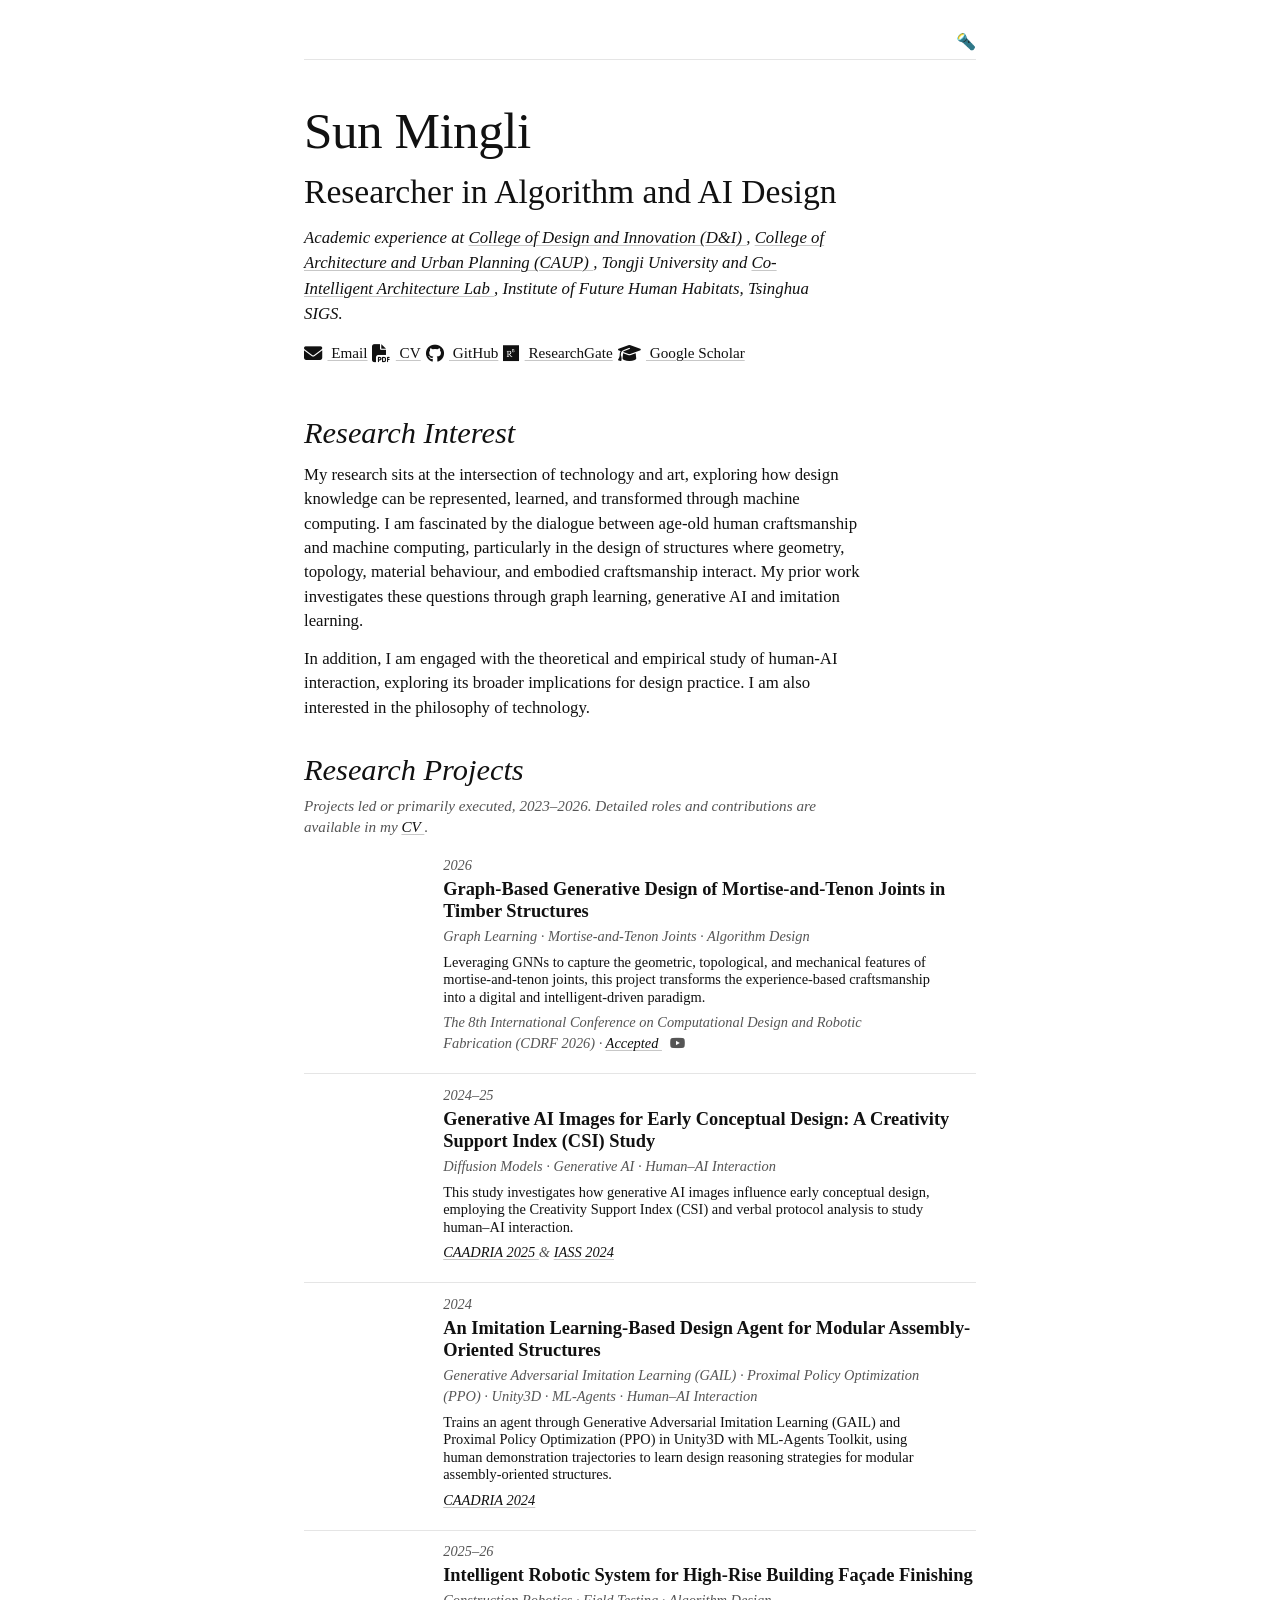
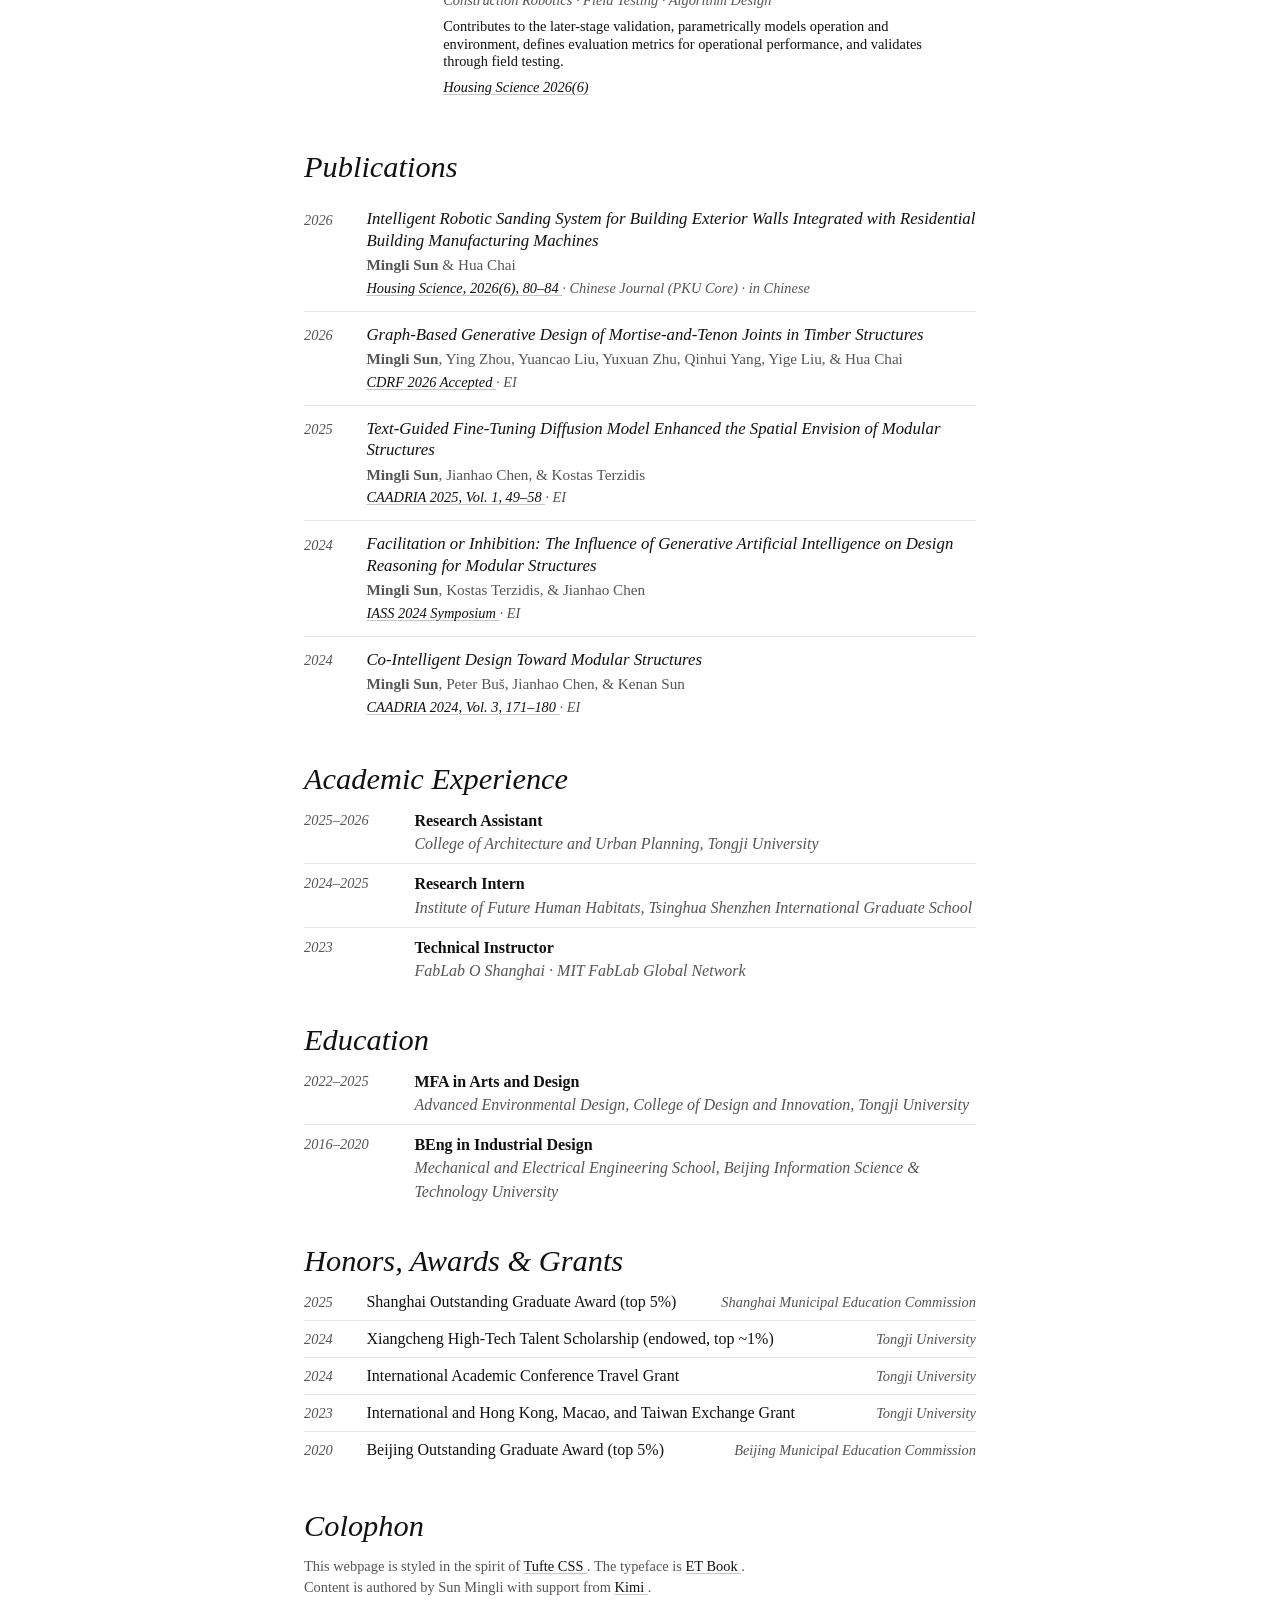
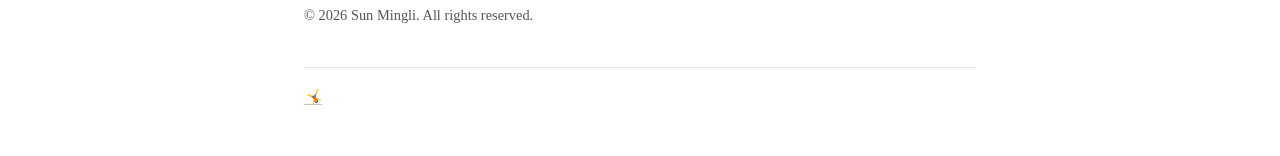
==== index.html @ c457f430 "Update index.html" ====
<!DOCTYPE html>
<html lang="en">

<head>

  <meta charset="utf-8">

  <meta
    name="viewport"
    content="width=device-width, initial-scale=1"
  >

  <title>Sun Mingli</title>

  <meta
    name="description"
    content="Sun Mingli is a researcher working at the intersection of machine learning, structural architecture, human–AI collaboration, and construction robotics."
  >

  <meta
    name="author"
    content="Sun Mingli"
  >

  <meta
    name="theme-color"
    content="#ffffff"
  >

  <link
    rel="canonical"
    href="https://mingliiiii.github.io/"
  >

  <link
    rel="icon"
    href="data:image/svg+xml,%3Csvg xmlns=%22http://www.w3.org/2000/svg%22 viewBox=%220 0 100 100%22%3E%3Ctext y=%22.9em%22 font-size=%2290%22%3E🪞%3C/text%3E%3C/svg%3E"
    type="image/svg+xml"
  >

  <link
    rel="stylesheet"
    href="https://cdnjs.cloudflare.com/ajax/libs/font-awesome/6.5.1/css/all.min.css"
    integrity="sha512-DTOQO9RWCH3ppGqcWaEA1BIZOC6xxalwEsw9c2QQeAIftl+Vegovlnee1c9QX4TctnWMn13TZye+giMm8e2LwA=="
    crossorigin="anonymous"
    referrerpolicy="no-referrer"
  >


  <style>


    /* =========================================================
       Star particles
       ========================================================= */

    .star-particle {

      --star-x: 0px;
      --star-y: 0px;
      --star-r: 0deg;

      position: fixed;

      z-index: 9999;

      width: 1em;
      height: 1em;

      pointer-events: none;

      line-height: 1;

      transform:
        translate(-50%, -50%);

      will-change:
        transform,
        opacity;

      color: #111;

    }


    [data-theme="dark"] .star-particle {

      color: #e8e4dc;

    }


    .star-particle--trail {

      opacity: 0.9;

      animation:
        star-drift
        780ms
        ease-out
        forwards;

    }


    .star-particle--burst {

      animation:
        star-drift
        1.22s
        cubic-bezier(0.22, 0.65, 0.24, 1)
        forwards;

    }


    @keyframes star-drift {

      0% {

        opacity: 1;

        transform:
          translate(-50%, -50%)
          rotate(0deg)
          scale(1);

      }

      100% {

        opacity: 0;

        transform:
          translate(
            calc(-50% + var(--star-x)),
            calc(-50% + var(--star-y))
          )
          rotate(var(--star-r))
          scale(0);

      }

    }


    @media (prefers-reduced-motion: reduce) {

      html {

        scroll-behavior: auto;

      }

      *,
      *::before,
      *::after {

        animation-duration:
          0.01ms !important;

        animation-iteration-count:
          1 !important;

        scroll-behavior:
          auto !important;

        transition-duration:
          0.01ms !important;

      }

      .star-particle {

        display: none !important;

      }

    }


    @media (pointer: coarse) {

      .star-particle--trail {

        opacity: 0.82;

      }

    }


    /* =========================================================
       Highlight
       ========================================================= */

    .highlight-pink {

      background-color: transparent;

      color: var(--text);

    }


    /* =========================================================
       ET Book
       ========================================================= */

    @font-face {

      font-family: "et-book";

      src:
        url(
          "https://cdn.bootcdn.net/ajax/libs/tufte-css/1.8.0/et-book/et-book-roman-line-figures/et-book-roman-line-figures.woff"
        )
        format("woff");

      font-weight: normal;

      font-style: normal;

      font-display: swap;

    }


    @font-face {

      font-family: "et-book";

      src:
        url(
          "https://cdn.bootcdn.net/ajax/libs/tufte-css/1.8.0/et-book/et-book-bold-line-figures/et-book-bold-line-figures.woff"
        )
        format("woff");

      font-weight: bold;

      font-style: normal;

      font-display: swap;

    }


    @font-face {

      font-family: "et-book";

      src:
        url(
          "https://cdn.bootcdn.net/ajax/libs/tufte-css/1.8.0/et-book/et-book-semi-bold-old-style-figures/et-book-semi-bold-old-style-figures.woff"
        )
        format("woff");

      font-weight: 600;

      font-style: normal;

      font-display: swap;

    }


    @font-face {

      font-family: "et-book";

      src:
        url(
          "https://cdn.bootcdn.net/ajax/libs/tufte-css/1.8.0/et-book/et-book-display-italic-old-style-figures/et-book-display-italic-old-style-figures.woff"
        )
        format("woff");

      font-weight: normal;

      font-style: italic;

      font-display: swap;

    }


    @font-face {

      font-family: "et-book";

      src:
        url(
          "https://cdn.bootcdn.net/ajax/libs/tufte-css/1.8.0/et-book/et-book-roman-old-style-figures/et-book-roman-old-style-figures.woff"
        )
        format("woff");

      font-weight: normal;

      font-style: normal;

      font-display: swap;

    }


    /* =========================================================
       Theme variables
       ========================================================= */

    :root {

      --bg: #ffffff;

      --text: #111111;

      --text-secondary: #555555;

      --border:
        rgba(0, 0, 0, 0.10);

      --link-underline:
        rgba(0, 0, 0, 0.22);

      --max-width: 720px;

      --font:
        "et-book",
        Georgia,
        "Times New Roman",
        serif;

    }


    [data-theme="dark"] {

      --bg: #111111;

      --text: #e8e4dc;

      --text-secondary: #999999;

      --border:
        rgba(255, 255, 255, 0.08);

      --link-underline:
        rgba(255, 255, 255, 0.28);

    }


    /* =========================================================
       Global
       ========================================================= */

    * {

      box-sizing: border-box;

      margin: 0;

      padding: 0;

    }


    html {

      font-size: 16px;

      -webkit-font-smoothing:
        antialiased;

      -moz-osx-font-smoothing:
        grayscale;

      scroll-behavior: smooth;

    }


    body {

      font-family: var(--font);

      font-size: 1.05rem;

      line-height: 1.45;

      color: var(--text);

      background: var(--bg);

      max-width:
        var(--max-width);

      margin: 0 auto;

      padding:
        2rem
        1.5rem
        3rem;

      transition:
        background 0.3s ease,
        color 0.3s ease;

    }


    /* =========================================================
       Header
       ========================================================= */

    .site-header {

      display: flex;

      justify-content: flex-end;

      align-items: baseline;

      margin-bottom: 2.5rem;

      padding-bottom: 0.5rem;

      border-bottom:
        1px solid var(--border);

    }


    .theme-toggle {

      background: none;

      border: none;

      cursor: pointer;

      font-size: 1rem;

      color:
        var(--text-secondary);

      padding: 0;

      font-family:
        var(--font);

    }


    .theme-toggle:hover {

      color: var(--text);

    }


    /* =========================================================
       Typography
       ========================================================= */

    h1,
    h2,
    h3,
    h4 {

      font-family: var(--font);

      font-weight: normal;

      color: var(--text);

      line-height: 1.2;

    }


    h1 {

      font-size: 3.6rem;

      letter-spacing: -0.01em;

    }


    h2 {

      font-size: 1.9rem;

      margin-top: 2.2rem;

      margin-bottom: 0.9rem;

      font-style: italic;

      font-weight: normal;

    }


    h3 {

      font-size: 1.15rem;

      margin-top: 1.3rem;

      margin-bottom: 0.35rem;

      font-weight: bold;

      font-style: normal;

    }


    h4 {

      font-size: 1.05rem;

      margin-top: 0.9rem;

      margin-bottom: 0.25rem;

      font-style: italic;

      font-weight: normal;

    }


    p {

      margin-bottom: 0.85rem;

      max-width: 68ch;

    }


    a {

      color: var(--text);

      text-decoration: underline;

      text-decoration-color:
        var(--link-underline);

      text-decoration-thickness: 1px;

      text-underline-offset: 0.12em;

      transition:
        text-decoration-color 0.2s;

    }


    a:hover {

      text-decoration-color:
        var(--text);

    }


    strong {

      font-weight: bold;

    }


    em {

      font-style: italic;

    }


    /* =========================================================
       Hero
       ========================================================= */

    .hero {

      margin-bottom: 3.2rem;

    }


    .hero-title {

      font-size: 3.2rem;

      font-weight: normal;

      margin-bottom: 0.67rem;

    }


    .hero-subtitle {

      font-size: 2.1rem;

      font-weight: normal;

      margin-bottom: 0.8rem;

      line-height: 1.2;

      color: var(--text);

    }


    .hero-intro {

      font-size: 1.05rem;

      line-height: 1.5;

      max-width: 62ch;

      margin-bottom: 1rem;

    }


    .hero-links {

      display: flex;

      gap: 0.3rem;

      flex-wrap: wrap;

    }


    .hero-links a {

      font-family: var(--font);

      font-size: 0.95rem;

    }


    /* =========================================================
       Sections
       ========================================================= */

    section {

      margin-top: 2rem;

    }


    .section-label {

      font-family: var(--font);

      font-style: italic;

      font-size: 1.9rem;

      font-weight: normal;

      color: var(--text);

      margin-bottom: 0.7rem;

      display: block;

      line-height: 1.2;

    }


    .section-sublabel {

      font-size: 0.95rem;

      font-style: italic;

      color: var(--text-secondary);

      margin-bottom: 1.2rem;

      margin-top: -0.3rem;

      line-height: 1.4;

    }


    /* =========================================================
       Research projects
       ========================================================= */

    .research-item {

      margin-bottom: 0.77rem;

      padding-bottom: 0.6rem;

      border-bottom:
        1px solid var(--border);

    }


    .research-item:last-child {

      border-bottom: none;

    }


    /* =========================================================
       Research video block
       ========================================================= */

    .research-video-block {

      display: grid;

      grid-template-columns:
        120px
        minmax(0, 1fr);

      gap: 1.2rem;

      align-items: center;

      margin-bottom: 0.6rem;

    }


    /* Video thumbnail */

    .research-video-media {

      width: 120px;

      height: 120px;

      aspect-ratio: 1 / 1;

      overflow: hidden;

      flex-shrink: 0;

      position: relative;

    }


    .research-video-media video {

      display: block;

      width: 100%;

      height: 100%;

      object-fit: cover;

      transform:
        scale(1);

      transform-origin:
        center center;

      cursor: pointer;

    }


    /* Project 02 special crop */

    .research-video-media video.video-zoom {

      transform:
        scale(2.2);

    }


    /* Right column */

    .research-video-content {

      min-width: 0;

    }


    /* Year */

    .research-video-year {

      font-family: var(--font);

      font-style: italic;

      font-size: 0.9rem;

      color: var(--text-secondary);

      line-height: 1.2;

      margin-bottom: 0.25rem;

    }


    .research-item h3 {

      font-size: 1.15rem;

      font-weight: bold;

      margin-top: 0;

      margin-bottom: 0.25rem;

    }


    .research-item h3 a {

      color: var(--text);

      text-decoration: none;

      border-bottom:
        1px solid transparent;

      text-underline-offset: 0;

      transition:
        border-color 0.2s ease;

    }


    .research-item h3 a:hover {

      text-decoration: none;

      border-bottom-color:
        var(--text);

    }


    .research-item .subtitle {

      font-family: var(--font);

      font-style: italic;

      font-size: 0.9rem;

      color: var(--text-secondary);

      margin-bottom: 0.45rem;

    }


    .research-item .desc {

      font-size: 0.9rem;

      line-height: 1.2;

      margin-bottom: 0.4rem;

    }


    .research-item .venue {

      font-family: var(--font);

      font-style: italic;

      font-size: 0.9rem;

      color: var(--text-secondary);

      margin-bottom: 0;

    }


    /* =========================================================
       YouTube icon
       ========================================================= */

    .youtube-link {

      display: inline-block;

      margin-left: 0.55em;

      color: var(--text-secondary);

      text-decoration: none;

      border: none;

      vertical-align: baseline;

      transition:
        color 0.2s ease;

    }


    .youtube-link:hover {

      color: var(--text);

      text-decoration: none;

    }


    .youtube-link i {

      font-size: 0.95em;

    }


    /* =========================================================
       Publications
       ========================================================= */

    .pub-item {

      display: grid;

      grid-template-columns:
        3.2rem
        1fr;

      gap: 0.7rem;

      padding: 0.75rem 0;

      border-bottom:
        1px solid var(--border);

    }


    .pub-item:first-child {

      padding-top: 0;

    }


    .pub-item:last-child {

      border-bottom: none;

    }


    .pub-year {

      font-family: var(--font);

      font-style: italic;

      font-size: 0.9rem;

      color: var(--text-secondary);

      padding-top: 0.1rem;

    }


    .pub-title {

      font-size: 1.05rem;

      font-weight: normal;

      font-style: italic;

      margin-bottom: 0.15rem;

      line-height: 1.3;

    }


    .pub-authors {

      font-size: 0.95rem;

      color: var(--text-secondary);

      margin-bottom: 0.1rem;

    }


    .pub-venue {

      font-family: var(--font);

      font-style: italic;

      font-size: 0.9rem;

      color: var(--text-secondary);

    }


    /* =========================================================
       Timeline
       ========================================================= */

    .timeline-item {

      display: grid;

      grid-template-columns:
        6.2rem
        1fr;

      gap: 0.7rem;

      padding: 0.5rem 0;

      border-bottom:
        1px solid var(--border);

    }


    .timeline-item:first-child {

      padding-top: 0;

    }


    .timeline-item:last-child {

      border-bottom: none;

    }


    .timeline-date {

      font-family: var(--font);

      font-style: italic;

      font-size: 0.9rem;

      color: var(--text-secondary);

      padding-top: 0.05rem;

    }


    .timeline-content {

      font-size: 1rem;

      line-height: 1.45;

    }


    .timeline-content .role {

      font-weight: bold;

      display: block;

    }


    .timeline-content .institution {

      font-style: italic;

      color: var(--text-secondary);

      display: block;

    }


    /* =========================================================
       Awards
       ========================================================= */

    .award-item {

      display: grid;

      grid-template-columns:
        3.2rem
        1fr
        auto;

      gap: 0.7rem;

      padding: 0.4rem 0;

      border-bottom:
        1px solid var(--border);

      align-items: baseline;

    }


    .award-item:first-child {

      padding-top: 0;

    }


    .award-item:last-child {

      border-bottom: none;

    }


    .award-year {

      font-family: var(--font);

      font-style: italic;

      font-size: 0.9rem;

      color: var(--text-secondary);

    }


    .award-name {

      font-size: 1rem;

      font-weight: normal;

    }


    .award-org {

      font-family: var(--font);

      font-style: italic;

      font-size: 0.9rem;

      color: var(--text-secondary);

      text-align: right;

    }


    /* =========================================================
       Colophon
       ========================================================= */

    .colophon {

      margin-top: 2.5rem;

    }


    .colophon p {

      font-size: 0.9rem;

      color: var(--text-secondary);

      line-height: 1.5;

      margin-bottom: 0.4rem;

    }


    /* =========================================================
       Footer
       ========================================================= */

    .site-footer {

      margin-top: 2.5rem;

      padding-top: 1.2rem;

      border-top:
        1px solid var(--border);

      display: flex;

      justify-content: space-between;

      align-items: baseline;

      font-family: var(--font);

      font-style: italic;

      font-size: 0.9rem;

      color: var(--text-secondary);

    }


    .site-footer a {

      font-size: 0.9rem;

      color: var(--text-secondary);

    }


    /* =========================================================
       Icons
       ========================================================= */

    .link-icon {

      font-style: normal;

      margin-right: 0.3em;

      display: inline-block;

      font-size: 1.2em;

      vertical-align: middle;

    }


    .school-logo {

      display: inline-block;

      width: 1.1em;

      height: 1.1em;

      vertical-align: middle;

      margin-right: 0.25em;

      margin-left: 0.1em;

      border-radius: 50%;

      object-fit: cover;

    }


    /* =========================================================
       Mobile
       ========================================================= */

    @media (max-width: 600px) {


      body {

        padding:
          1.2rem
          1rem
          2.5rem;

      }


      h1,
      .hero-title {

        font-size: 2.4rem;

      }


      .hero-subtitle {

        font-size: 1.6rem;

      }


      h2 {

        font-size: 1.5rem;

      }


      /* ---------------------------------------------------------
         Research projects remain horizontal on mobile
         --------------------------------------------------------- */

      .research-video-block {

        display: grid;

        grid-template-columns:
          92px
          minmax(0, 1fr);

        gap: 0.85rem;

        align-items: start;

        margin-bottom: 0.65rem;

      }


      .research-video-media {

        width: 92px;

        height: 92px;

        aspect-ratio: 1 / 1;

        overflow: hidden;

        position: relative;

        flex-shrink: 0;

      }


      .research-video-media video {

        width: 100%;

        height: 100%;

        object-fit: cover;

        display: block;

      }


      /* Reduce Project 02 crop on mobile */

      .research-video-media video.video-zoom {

        transform:
          scale(1.7);

      }


      .research-video-year {

        font-size: 0.82rem;

        margin-bottom: 0.2rem;

      }


      .research-item h3 {

        font-size: 1rem;

        line-height: 1.22;

        margin-top: 0;

        margin-bottom: 0.2rem;

      }


      .research-item .subtitle {

        font-size: 0.82rem;

        line-height: 1.25;

        margin-bottom: 0.35rem;

      }


      .research-item .desc {

        font-size: 0.82rem;

        line-height: 1.3;

        margin-bottom: 0.3rem;

      }


      .research-item .venue {

        font-size: 0.82rem;

        line-height: 1.3;

      }


      /* ---------------------------------------------------------
         Publications
         --------------------------------------------------------- */

      .pub-item {

        grid-template-columns:
          1fr;

        gap: 0.15rem;

      }


      .pub-year {

        padding-top: 0;

      }


      /* ---------------------------------------------------------
         Timeline
         --------------------------------------------------------- */

      .timeline-item {

        grid-template-columns:
          1fr;

        gap: 0.1rem;

      }


      /* ---------------------------------------------------------
         Awards
         --------------------------------------------------------- */

      .award-item {

        grid-template-columns:
          1fr;

        gap: 0.1rem;

      }


      .award-org {

        text-align: left;

      }

    }


    /* =========================================================
       Selection
       ========================================================= */

    ::selection {

      background:
        rgba(0, 0, 0, 0.12);

    }


    [data-theme="dark"] ::selection {

      background:
        rgba(255, 255, 255, 0.15);

    }


  </style>


  <!-- =========================================================
       Theme initialization
       ========================================================= -->

  <script>

    try {

      const saved =
        localStorage.getItem(
          "mingli-theme"
        );

      const preferred =
        matchMedia(
          "(prefers-color-scheme: dark)"
        ).matches
          ? "dark"
          : "light";

      document.documentElement.dataset.theme =
        saved || preferred;

    } catch (_) {}

  </script>


  <!-- =========================================================
       Structured data
       ========================================================= -->

  <script type="application/ld+json">

  {
    "@context": "https://schema.org",

    "@type": "Person",

    "name": "Sun Mingli",

    "jobTitle":
      "Researcher in Computational Design",

    "url":
      "https://mingliiiii.github.io/",

    "email":
      "mailto:mingli_sun@tongji.edu.cn",

    "affiliation": [

      {
        "@type":
          "CollegeOrUniversity",

        "name":
          "Tongji University"
      },

      {
        "@type":
          "CollegeOrUniversity",

        "name":
          "Tsinghua Shenzhen International Graduate School"
      }

    ]

  }

  </script>


  <base target="_blank">

</head>


<body>


  <!-- =========================================================
       Header
       ========================================================= -->

  <header class="site-header">

    <button
      class="theme-toggle"
      id="theme-toggle"
      type="button"
      aria-label="Toggle color theme"
      title="Toggle color theme"
    >
      🔦
    </button>

  </header>


  <main id="top">


    <!-- =======================================================
         Hero
         ======================================================= -->

    <section class="hero">


      <h1 class="hero-title">

        Sun Mingli

      </h1>


      <p class="hero-subtitle">

        Researcher in Algorithm and AI Design

      </p>


      <p class="hero-intro">

        <em>

          Academic experience at

          <a
            href="https://tjdi.tongji.edu.cn/?lang=en"
          >
            College of Design and Innovation (D&amp;I)
          </a>,

          <a
            href="https://caup.tongji.edu.cn/caupen/"
          >
            College of Architecture and Urban Planning (CAUP)
          </a>,

          Tongji University and

          <a
            href="https://www.coia.tech/"
          >
            Co-Intelligent Architecture Lab
          </a>,

          Institute of Future Human Habitats,
          Tsinghua SIGS.

        </em>

      </p>


      <div class="hero-links">


        <a
          href="mailto:2233747@tongji.edu.cn"
        >

          <i
            class="fa-solid fa-envelope link-icon"
            aria-hidden="true"
          ></i>

          Email

        </a>


        <a
          href="Sun_Mingli_CV.pdf"
        >

          <i
            class="fa-solid fa-file-pdf link-icon"
            aria-hidden="true"
          ></i>

          CV

        </a>


        <a
          href="https://github.com/Mingliiiii?tab=repositories"
          target="_blank"
          rel="noreferrer noopener"
        >

          <i
            class="fa-brands fa-github link-icon"
            aria-hidden="true"
          ></i>

          GitHub

        </a>


        <a
          href="https://www.researchgate.net/profile/Mingli-Sun-4"
          target="_blank"
          rel="noreferrer noopener"
        >

          <i
            class="fa-brands fa-researchgate link-icon"
            aria-hidden="true"
          ></i>

          ResearchGate

        </a>


        <a
          href="https://scholar.google.com/citations?user=ayEBnm4AAAAJ&hl=zh-CN&authuser=1"
          target="_blank"
          rel="noreferrer noopener"
        >

          <i
            class="fa-solid fa-graduation-cap link-icon"
            aria-hidden="true"
          ></i>

          Google Scholar

        </a>


      </div>


    </section>


    <!-- =======================================================
         Research Interest
         ======================================================= -->

    <section id="research-interest">


      <span class="section-label">

        Research Interest

      </span>


      <p>

        <span class="highlight-pink">

          My research sits at the intersection of technology and art,
          exploring how design knowledge can be represented, learned,
          and transformed through machine computing. I am fascinated
          by the dialogue between age-old human craftsmanship and
          machine computing, particularly in the design of structures
          where geometry, topology, material behaviour, and embodied
          craftsmanship interact. My prior work investigates these
          questions through graph learning, generative AI and
          imitation learning.

        </span>

      </p>


      <p>

        <span class="highlight-pink">

          In addition, I am engaged with the theoretical and empirical
          study of human-AI interaction, exploring its broader
          implications for design practice. I am also interested in
          the philosophy of technology.

        </span>

      </p>


    </section>


    <!-- =======================================================
         Research Projects
         ======================================================= -->

    <section id="research">


      <span class="section-label">

        Research Projects

      </span>


      <p class="section-sublabel">

        Projects led or primarily executed, 2023–2026.
        Detailed roles and contributions are available in my
        <a href="Sun_Mingli_CV.pdf">
          CV
        </a>.

      </p>


      <!-- =====================================================
           Project 01
           ===================================================== -->

      <div class="research-item">


        <div class="research-video-block">


          <div
            class="research-video-media"
            id="project-01-media"
          >

            <video
              autoplay
              muted
              loop
              playsinline
              webkit-playsinline
              preload="auto"
              aria-label="Graph-Based Generative Design of Mortise-and-Tenon Joints in Timber Structures"
            >

              <source
                src="rotation.mp4"
                type="video/mp4"
              >

            </video>

          </div>


          <div class="research-video-content">


            <div class="research-video-year">

              2026

            </div>


            <h3>

              <a
                href="https://www.youtube.com/watch?v=u5Ec4ELluCE"
                target="_blank"
                rel="noreferrer noopener"
                aria-label="Watch project video on YouTube"
                title="Watch project video on YouTube"
              >

                Graph-Based Generative Design of Mortise-and-Tenon
                Joints in Timber Structures

              </a>

            </h3>


            <p class="subtitle">

              Graph Learning · Mortise-and-Tenon Joints · Algorithm Design

            </p>


            <p class="desc">

              Leveraging GNNs to capture the geometric, topological,
              and mechanical features of mortise-and-tenon joints,
              this project transforms the experience-based craftsmanship
              into a digital and intelligent-driven paradigm.

            </p>


            <p class="venue">

              The 8th International Conference on Computational Design
              and Robotic Fabrication (CDRF 2026) ·

              <a
                href="https://github.com/Mingliiiii/mingliiiii.github.io/blob/master/Graph-Based%20Generative%20Design%20of%20Mortise-and-Tenon%20Joints%20in%20Timber%20Structures.pdf"
                target="_blank"
                rel="noreferrer noopener"
              >
                Accepted
              </a>


              <a
                class="youtube-link"
                href="https://www.youtube.com/watch?v=u5Ec4ELluCE"
                target="_blank"
                rel="noreferrer noopener"
                aria-label="Watch project video on YouTube"
                title="Watch project video on YouTube"
              >

                <i
                  class="fa-brands fa-youtube"
                  aria-hidden="true"
                ></i>

              </a>

            </p>


          </div>


        </div>


      </div>


      <!-- =====================================================
           Project 02
           ===================================================== -->

      <div class="research-item">


        <div class="research-video-block">


          <div
            class="research-video-media"
            id="project-02-media"
          >

            <video
              autoplay
              muted
              loop
              playsinline
              webkit-playsinline
              preload="auto"
              class="video-zoom"
              aria-label="Generative AI Images for Early Conceptual Design"
            >

              <source
                src="p2.mp4"
                type="video/mp4"
              >

            </video>

          </div>


          <div class="research-video-content">


            <div class="research-video-year">

              2024–25

            </div>


            <h3>

              Generative AI Images for Early Conceptual Design:
              A Creativity Support Index (CSI) Study

            </h3>


            <p class="subtitle">

              Diffusion Models · Generative AI · Human–AI Interaction

            </p>


            <p class="desc">

              This study investigates how generative AI images influence
              early conceptual design, employing the Creativity Support
              Index (CSI) and verbal protocol analysis to study
              human–AI interaction.

            </p>


            <p class="venue">

              <a
                href="https://doi.org/10.52842/conf.caadria.2025.1.049"
                target="_blank"
                rel="noreferrer noopener"
              >
                CAADRIA 2025
              </a>

              &amp;

              <a
                href="https://doi.org/10.3929/ethz-b-000728788"
                target="_blank"
                rel="noreferrer noopener"
              >
                IASS 2024
              </a>

            </p>


          </div>


        </div>


      </div>


      <!-- =====================================================
           Project 03
           ===================================================== -->

      <div class="research-item">


        <div class="research-video-block">


          <div
            class="research-video-media"
            id="project-03-media"
          >

            <video
              autoplay
              muted
              loop
              playsinline
              webkit-playsinline
              preload="auto"
              aria-label="An Imitation Learning-Based Design Agent for Modular Assembly-Oriented Structures"
            >

              <source
                src="p3.mp4"
                type="video/mp4"
              >

            </video>

          </div>


          <div class="research-video-content">


            <div class="research-video-year">

              2024

            </div>


            <h3>

              An Imitation Learning-Based Design Agent for
              Modular Assembly-Oriented Structures

            </h3>


            <p class="subtitle">

              Generative Adversarial Imitation Learning (GAIL) ·
              Proximal Policy Optimization (PPO) · Unity3D ·
              ML-Agents · Human–AI Interaction

            </p>


            <p class="desc">

              Trains an agent through Generative Adversarial Imitation
              Learning (GAIL) and Proximal Policy Optimization (PPO)
              in Unity3D with ML-Agents Toolkit, using human demonstration
              trajectories to learn design reasoning strategies for
              modular assembly-oriented structures.

            </p>


            <p class="venue">

              <a
                href="https://doi.org/10.52842/conf.caadria.2024.3.171"
                target="_blank"
                rel="noreferrer noopener"
              >
                CAADRIA 2024
              </a>

            </p>


          </div>


        </div>


      </div>


      <!-- =====================================================
           Project 04
           ===================================================== -->

      <div class="research-item">


        <div class="research-video-block">


          <div
            class="research-video-media"
            id="project-04-media"
          >

            <video
              autoplay
              muted
              loop
              playsinline
              webkit-playsinline
              preload="auto"
              aria-label="Intelligent Robotic System for High-Rise Building Façade Finishing"
            >

              <source
                src="p4.mp4"
                type="video/mp4"
              >

            </video>

          </div>


          <div class="research-video-content">


            <div class="research-video-year">

              2025–26

            </div>


            <h3>

              Intelligent Robotic System for High-Rise Building
              Façade Finishing

            </h3>


            <p class="subtitle">

              Construction Robotics · Field Testing · Algorithm Design

            </p>


            <p class="desc">

              Contributes to the later-stage validation, parametrically
              models operation and environment, defines evaluation metrics
              for operational performance, and validates through field testing.

            </p>


            <p class="venue">

              <a
                href="https://doi.org/10.3969/j.issn.1002-0454.2026.06.011"
                target="_blank"
                rel="noreferrer noopener"
              >
                Housing Science 2026(6)
              </a>

            </p>


          </div>


        </div>


      </div>


    </section>


    <!-- =======================================================
         Publications
         ======================================================= -->

    <section id="publications">


      <span class="section-label">

        Publications

      </span>


      <div class="pub-item">


        <div class="pub-year">

          2026

        </div>


        <div>

          <div class="pub-title">

            Intelligent Robotic Sanding System for Building Exterior
            Walls Integrated with Residential Building Manufacturing Machines

          </div>


          <div class="pub-authors">

            <strong>Mingli Sun</strong>
            &amp;
            Hua Chai

          </div>


          <div class="pub-venue">

            <a
              href="https://doi.org/10.3969/j.issn.1002-0454.2026.06.011"
              target="_blank"
              rel="noreferrer noopener"
            >
              Housing Science, 2026(6), 80–84
            </a>

            · Chinese Journal (PKU Core) · in Chinese

          </div>

        </div>


      </div>


      <div class="pub-item">


        <div class="pub-year">

          2026

        </div>


        <div>

          <div class="pub-title">

            Graph-Based Generative Design of Mortise-and-Tenon
            Joints in Timber Structures

          </div>


          <div class="pub-authors">

            <strong>Mingli Sun</strong>,
            Ying Zhou,
            Yuancao Liu,
            Yuxuan Zhu,
            Qinhui Yang,
            Yige Liu,
            &amp;
            Hua Chai

          </div>


          <div class="pub-venue">

            <a
              href="https://github.com/Mingliiiii/mingliiiii.github.io/blob/master/Graph-Based%20Generative%20Design%20of%20Mortise-and-Tenon%20Joints%20in%20Timber%20Structures.pdf"
              target="_blank"
              rel="noreferrer noopener"
            >
              CDRF 2026 Accepted
            </a>

            · EI

          </div>

        </div>


      </div>


      <div class="pub-item">


        <div class="pub-year">

          2025

        </div>


        <div>

          <div class="pub-title">

            Text-Guided Fine-Tuning Diffusion Model Enhanced
            the Spatial Envision of Modular Structures

          </div>


          <div class="pub-authors">

            <strong>Mingli Sun</strong>,
            Jianhao Chen,
            &amp;
            Kostas Terzidis

          </div>


          <div class="pub-venue">

            <a
              href="https://doi.org/10.52842/conf.caadria.2025.1.049"
              target="_blank"
              rel="noreferrer noopener"
            >
              CAADRIA 2025, Vol. 1, 49–58
            </a>

            · EI

          </div>

        </div>


      </div>


      <div class="pub-item">


        <div class="pub-year">

          2024

        </div>


        <div>

          <div class="pub-title">

            Facilitation or Inhibition: The Influence of Generative
            Artificial Intelligence on Design Reasoning for Modular Structures

          </div>


          <div class="pub-authors">

            <strong>Mingli Sun</strong>,
            Kostas Terzidis,
            &amp;
            Jianhao Chen

          </div>


          <div class="pub-venue">

            <a
              href="https://doi.org/10.3929/ethz-b-000728788"
              target="_blank"
              rel="noreferrer noopener"
            >
              IASS 2024 Symposium
            </a>

            · EI

          </div>

        </div>


      </div>


      <div class="pub-item">


        <div class="pub-year">

          2024

        </div>


        <div>

          <div class="pub-title">

            Co-Intelligent Design Toward Modular Structures

          </div>


          <div class="pub-authors">

            <strong>Mingli Sun</strong>,
            Peter Buš,
            Jianhao Chen,
            &amp;
            Kenan Sun

          </div>


          <div class="pub-venue">

            <a
              href="https://doi.org/10.52842/conf.caadria.2024.3.171"
              target="_blank"
              rel="noreferrer noopener"
            >
              CAADRIA 2024, Vol. 3, 171–180
            </a>

            · EI

          </div>

        </div>


      </div>


    </section>


    <!-- =======================================================
         Academic Experience
         ======================================================= -->

    <section id="experience">


      <span class="section-label">

        Academic Experience

      </span>


      <div class="timeline">


        <div class="timeline-item">


          <div class="timeline-date">

            2025–2026

          </div>


          <div class="timeline-content">

            <span class="role">

              Research Assistant

            </span>


            <span class="institution">

              College of Architecture and Urban Planning,
              Tongji University

            </span>

          </div>


        </div>


        <div class="timeline-item">


          <div class="timeline-date">

            2024–2025

          </div>


          <div class="timeline-content">

            <span class="role">

              Research Intern

            </span>


            <span class="institution">

              Institute of Future Human Habitats,
              Tsinghua Shenzhen International Graduate School

            </span>

          </div>


        </div>


        <div class="timeline-item">


          <div class="timeline-date">

            2023

          </div>


          <div class="timeline-content">

            <span class="role">

              Technical Instructor

            </span>


            <span class="institution">

              FabLab O Shanghai · MIT FabLab Global Network

            </span>

          </div>


        </div>


      </div>


    </section>


    <!-- =======================================================
         Education
         ======================================================= -->

    <section id="education">


      <span class="section-label">

        Education

      </span>


      <div class="timeline">


        <div class="timeline-item">


          <div class="timeline-date">

            2022–2025

          </div>


          <div class="timeline-content">

            <span class="role">

              MFA in Arts and Design

            </span>


            <span class="institution">

              Advanced Environmental Design,
              College of Design and Innovation,
              Tongji University

            </span>

          </div>


        </div>


        <div class="timeline-item">


          <div class="timeline-date">

            2016–2020

          </div>


          <div class="timeline-content">

            <span class="role">

              BEng in Industrial Design

            </span>


            <span class="institution">

              Mechanical and Electrical Engineering School,
              Beijing Information Science &amp; Technology University

            </span>

          </div>


        </div>


      </div>


    </section>


    <!-- =======================================================
         Awards
         ======================================================= -->

    <section id="awards">


      <span class="section-label">

        Honors, Awards &amp; Grants

      </span>


      <div class="awards-list">


        <div class="award-item">


          <div class="award-year">

            2025

          </div>


          <div class="award-name">

            Shanghai Outstanding Graduate Award (top 5%)

          </div>


          <div class="award-org">

            Shanghai Municipal Education Commission

          </div>


        </div>


        <div class="award-item">


          <div class="award-year">

            2024

          </div>


          <div class="award-name">

            Xiangcheng High-Tech Talent Scholarship
            (endowed, top ~1%)

          </div>


          <div class="award-org">

            Tongji University

          </div>


        </div>


        <div class="award-item">


          <div class="award-year">

            2024

          </div>


          <div class="award-name">

            International Academic Conference Travel Grant

          </div>


          <div class="award-org">

            Tongji University

          </div>


        </div>


        <div class="award-item">


          <div class="award-year">

            2023

          </div>


          <div class="award-name">

            International and Hong Kong, Macao, and Taiwan Exchange Grant

          </div>


          <div class="award-org">

            Tongji University

          </div>


        </div>


        <div class="award-item">


          <div class="award-year">

            2020

          </div>


          <div class="award-name">

            Beijing Outstanding Graduate Award (top 5%)

          </div>


          <div class="award-org">

            Beijing Municipal Education Commission

          </div>


        </div>


      </div>


    </section>


    <!-- =======================================================
         Colophon
         ======================================================= -->

    <section
      class="colophon"
      id="colophon"
    >


      <span class="section-label">

        Colophon

      </span>


      <p>

        This webpage is styled in the spirit of

        <a
          href="https://edwardtufte.github.io/tufte-css/"
          target="_blank"
          rel="noreferrer noopener"
        >
          Tufte CSS
        </a>.

        The typeface is

        <a
          href="https://edwardtufte.github.io/et-book/"
          target="_blank"
          rel="noreferrer noopener"
        >
          ET Book
        </a>.

        Content is authored by Sun Mingli with support from

        <a
          href="https://kimi.moonshot.cn/"
          target="_blank"
          rel="noreferrer noopener"
        >
          Kimi
        </a>.

      </p>


      <p>

        © 2026 Sun Mingli. All rights reserved.

      </p>


    </section>


  </main>


  <!-- =========================================================
       Footer
       ========================================================= -->

  <footer class="site-footer">


    <a
      href="#top"
      target="_self"
      aria-label="Back to top"
    >
      🤸
    </a>


  </footer>


  <!-- =========================================================
       Theme toggle
       ========================================================= -->

  <script>

    const toggle =
      document.getElementById(
        "theme-toggle"
      );


    toggle.addEventListener(
      "click",
      () => {

        const html =
          document.documentElement;

        const current =
          html.dataset.theme;

        const next =
          current === "dark"
            ? "light"
            : "dark";


        html.dataset.theme =
          next;


        try {

          localStorage.setItem(
            "mingli-theme",
            next
          );

        } catch (_) {}

      }
    );

  </script>


  <!-- =========================================================
       Video autoplay
       ========================================================= -->

  <script>

    document.addEventListener(
      "DOMContentLoaded",
      function () {

        const videos =
          document.querySelectorAll(
            ".research-video-media video"
          );


        videos.forEach(
          function (video) {


            /*
             * Explicitly configure muted inline playback.
             */

            video.muted = true;

            video.defaultMuted = true;

            video.playsInline = true;


            /*
             * Try autoplay.
             *
             * Mobile browsers may still block autoplay.
             * If that happens, the first frame remains visible
             * and the user can start playback by tapping the video.
             */

            const tryPlay =
              function () {

                const promise =
                  video.play();


                if (
                  promise !== undefined
                ) {

                  promise.catch(
                    function () {

                      /*
                       * Autoplay blocked.
                       * Manual playback remains available.
                       */

                    }
                  );

                }

              };


            /*
             * Try immediately.
             */

            tryPlay();


            /*
             * Try again once video data becomes available.
             */

            video.addEventListener(
              "loadeddata",
              tryPlay,
              {
                once: true
              }
            );


          }
        );

      }
    );

  </script>





  <!-- =========================================================
       Star cursor effect
       ========================================================= -->

  <script>

    (function () {


      const SYMBOLS =
        "abcdefghijklmnopqrstuvwxyzABCDEFGHIJKLMNOPQRSTUVWXYZ"
        .split("");


      function random(min, max) {

        return Math.random()
          * (max - min)
          + min;

      }


      function createStar(
        x,
        y,
        type
      ) {


        const star =
          document.createElement(
            "span"
          );


        star.className =
          "star-particle star-particle--"
          + type;


        star.textContent =
          SYMBOLS[
            Math.floor(
              Math.random()
              * SYMBOLS.length
            )
          ];


        star.style.fontSize =
          random(6, 26)
          + "px";


        star.style.left =
          x + "px";


        star.style.top =
          y + "px";


        const angle =
          random(
            0,
            Math.PI * 2
          );


        const distance =
          type === "burst"
            ? random(40, 140)
            : random(30, 100);


        star.style.setProperty(
          "--star-x",
          Math.cos(angle)
          * distance
          + "px"
        );


        star.style.setProperty(
          "--star-y",
          Math.sin(angle)
          * distance
          + "px"
        );


        star.style.setProperty(
          "--star-r",
          random(-180, 180)
          + "deg"
        );


        document.body.appendChild(
          star
        );


        star.addEventListener(
          "animationend",
          function () {

            star.remove();

          }
        );


      }


      let lastX = -9999;

      let lastY = -9999;


      function handleMove(
        clientX,
        clientY
      ) {


        const dx =
          clientX - lastX;


        const dy =
          clientY - lastY;


        if (
          dx * dx + dy * dy
          > 36
        ) {


          createStar(
            clientX,
            clientY,
            "trail"
          );


          lastX =
            clientX;


          lastY =
            clientY;


        }

      }


      document.addEventListener(
        "mousemove",
        function (e) {


          handleMove(
            e.clientX,
            e.clientY
          );


        }
      );


      document.addEventListener(
        "touchmove",
        function (e) {


          const touch =
            e.touches[0];


          if (!touch) return;


          handleMove(
            touch.clientX,
            touch.clientY
          );


        },
        {
          passive: true
        }
      );


      function handleBurst(
        clientX,
        clientY
      ) {


        for (
          let i = 0;
          i < 10;
          i++
        ) {


          setTimeout(
            function () {


              createStar(
                clientX,
                clientY,
                "burst"
              );


            },
            i * 25
          );


        }

      }


      if (
        window.PointerEvent
      ) {


        document.addEventListener(
          "pointerdown",
          function (e) {


            handleBurst(
              e.clientX,
              e.clientY
            );


          }
        );


      } else {


        document.addEventListener(
          "click",
          function (e) {


            handleBurst(
              e.clientX,
              e.clientY
            );


          }
        );


      }


    })();

  </script>


</body>

</html>
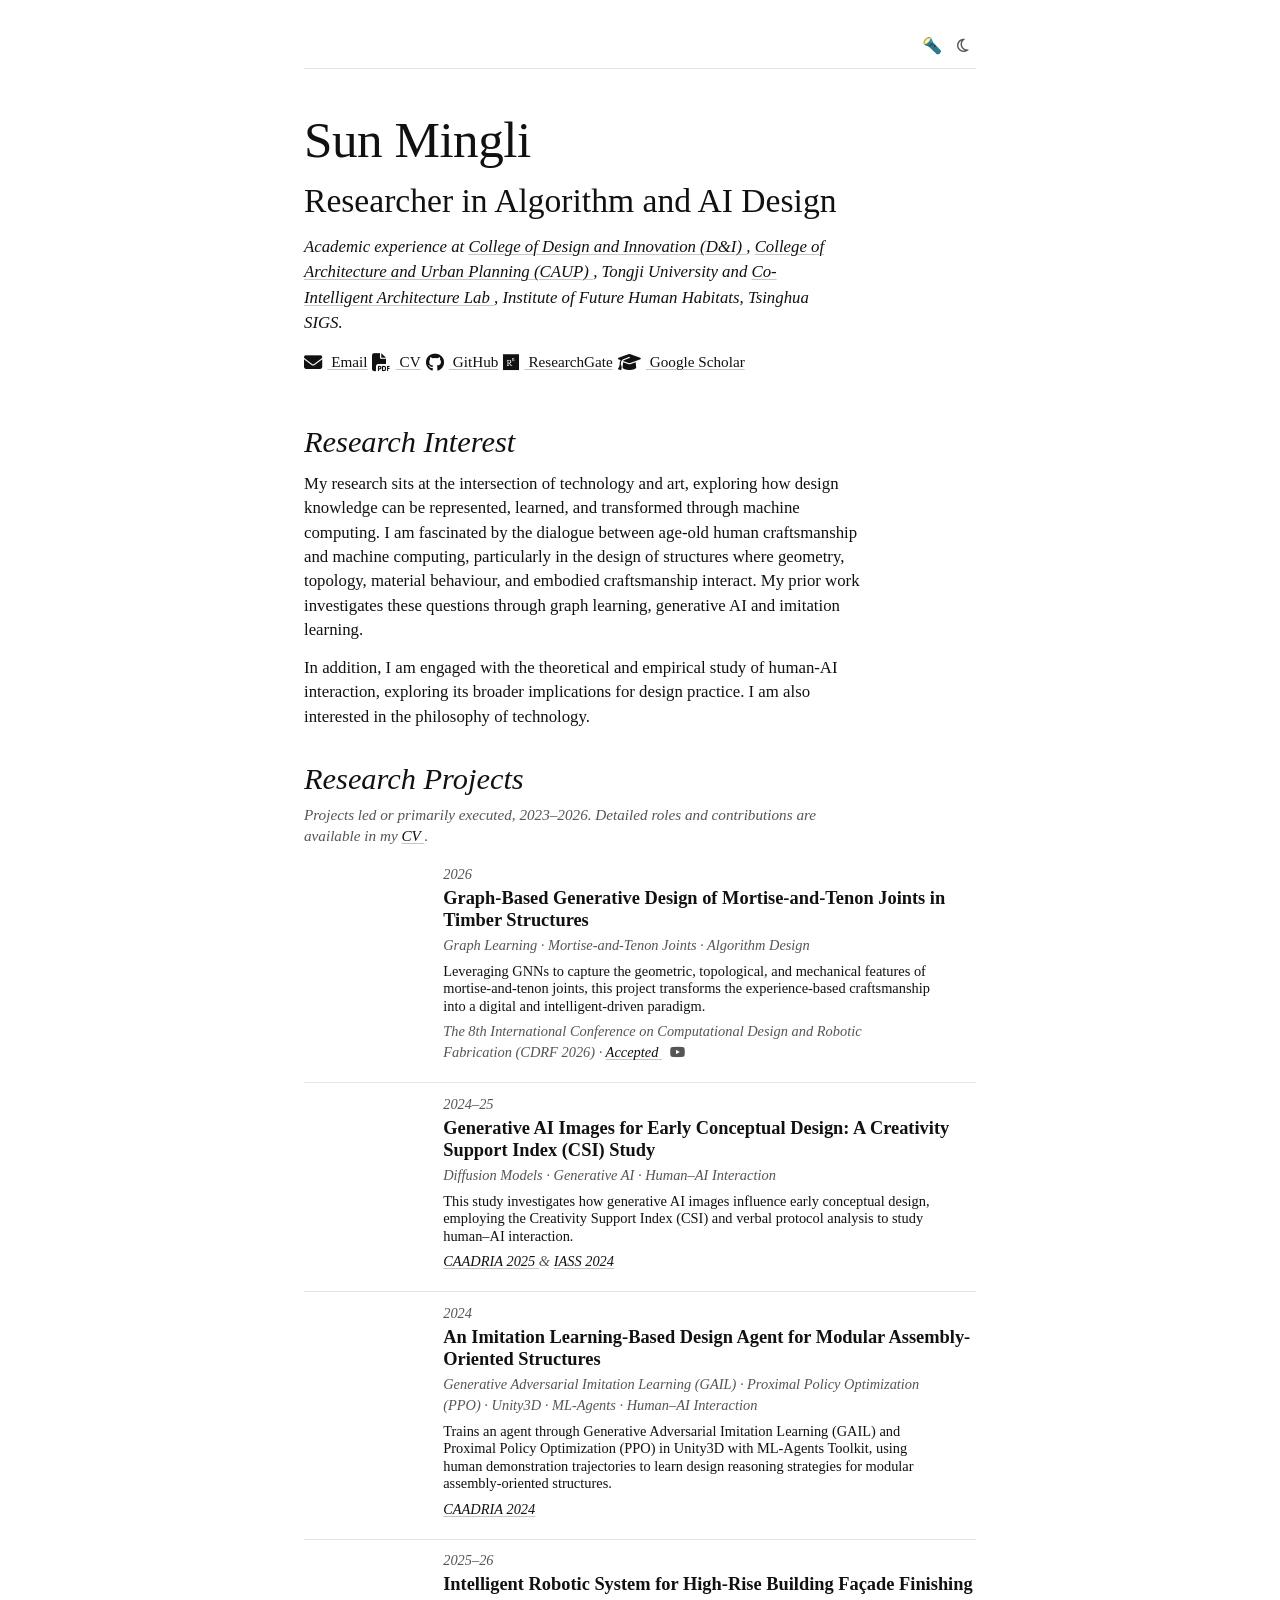
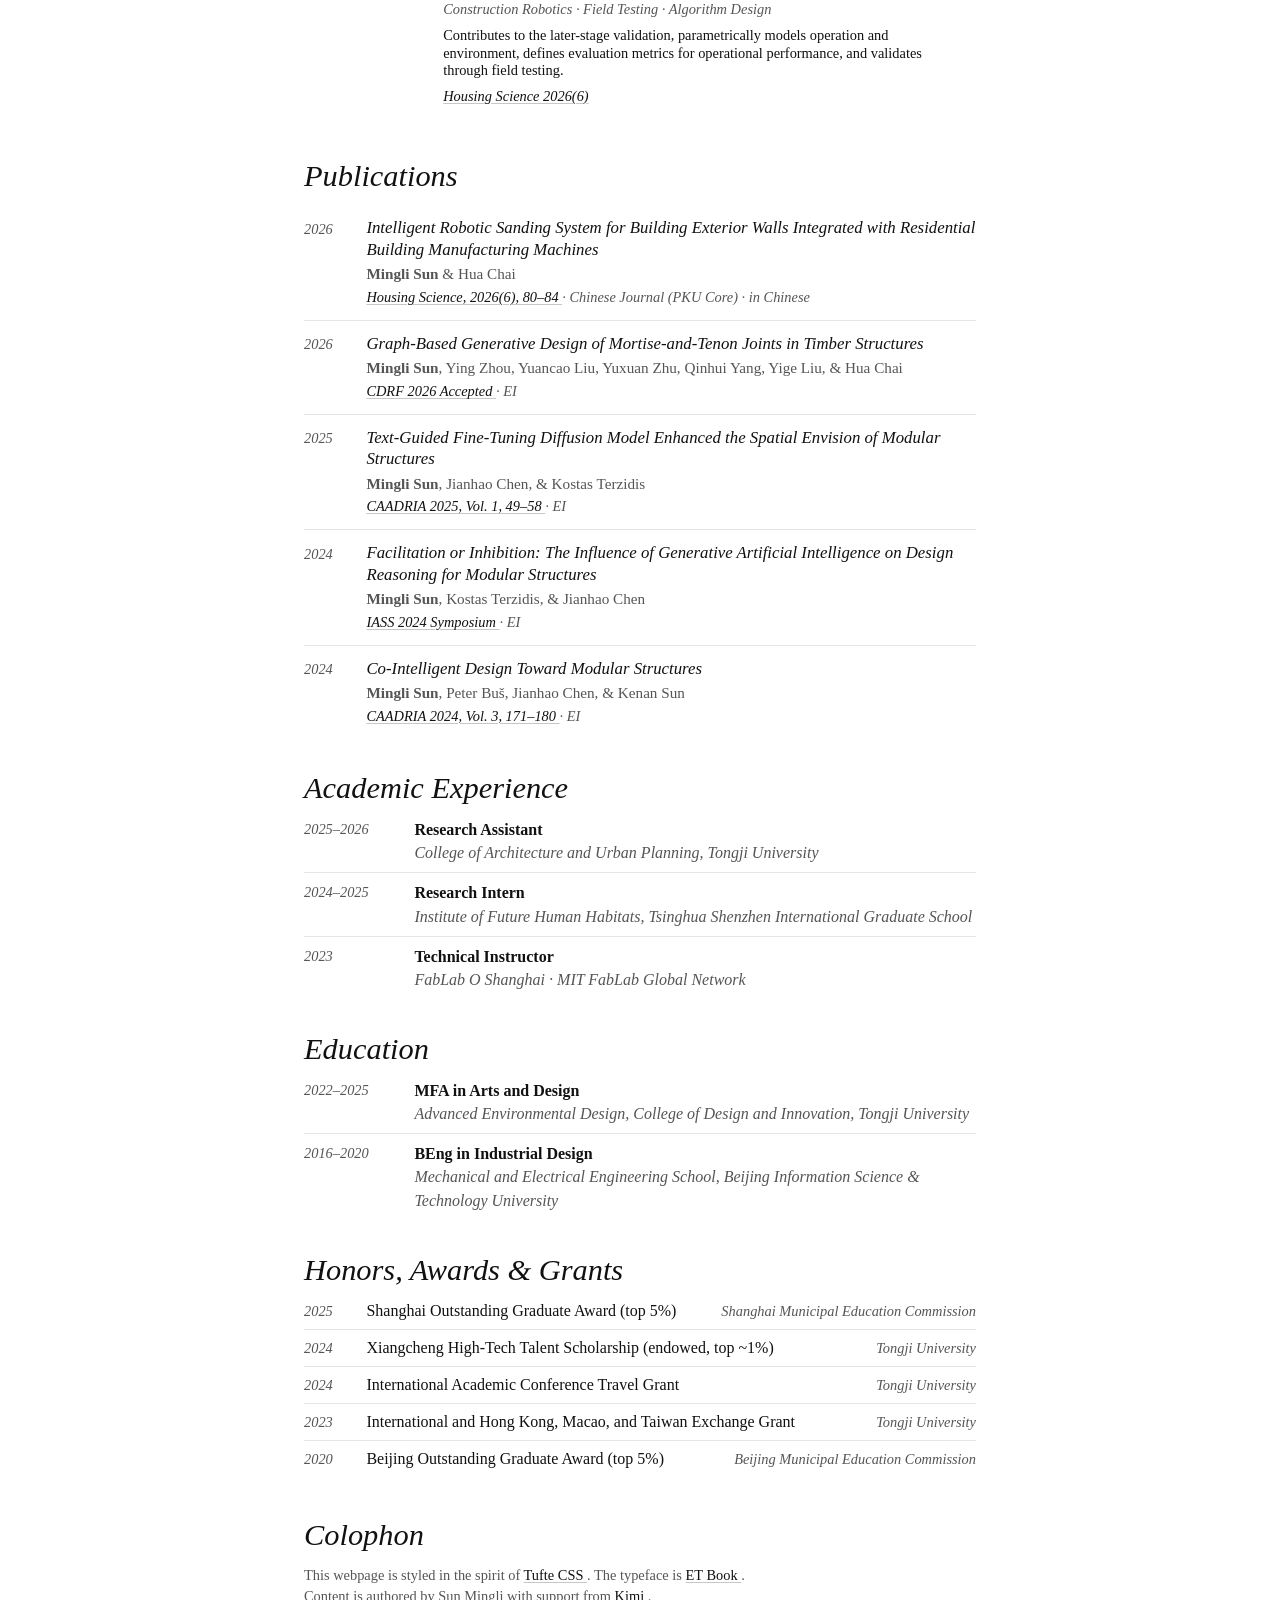
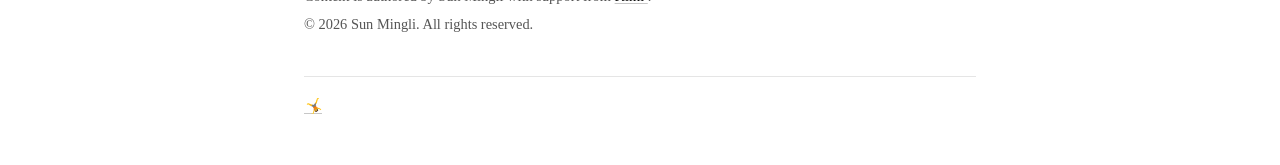
==== commit 74b3da9a: "Update index.html" ====
--- a/index.html
+++ b/index.html
@@ -789,7 +789,7 @@
     .research-video-media video.video-zoom {
 
       transform:
-        scale(2.2);
+        scale(1);
 
     }
 
@@ -1345,7 +1345,7 @@
 
         gap: 0.85rem;
 
-        align-items: start;
+        align-items: center;
 
         margin-bottom: 0.65rem;
 
@@ -1521,7 +1521,38 @@
         rgba(255, 255, 255, 0.15);
 
     }
-
+    /* =========================================================
+   Gallery link
+   ========================================================= */
+
+      .gallery-link {
+        display: inline-flex;
+        align-items: center;
+        justify-content: center;
+
+        width: 28px;
+        height: 28px;
+
+        margin-left: 0.35rem;
+
+        color: inherit;
+        text-decoration: none;
+
+        opacity: 0.7;
+
+        transition:
+        opacity 0.2s ease,
+        transform 0.2s ease;
+      }
+
+      .gallery-link:hover {
+        opacity: 1;
+        transform: translateY(-1px);
+      }
+
+        .gallery-link i {
+        font-size: 0.95rem;
+      }
 
   </style>
 
@@ -1624,6 +1655,16 @@
     >
       🔦
     </button>
+    
+  <!-- Gallery -->
+    <a
+      href="gallery.html"
+      class="gallery-link"
+      aria-label="Mingli's Gallery"
+      title="Mingli's Gallery"
+    >
+      <i class="fa-regular fa-moon"></i>
+    </a>
 
   </header>
 
@@ -3025,102 +3066,45 @@
 
   </script>
 
-
-  <!-- =========================================================
-       Video autoplay
-       ========================================================= -->
+<!-- =========================================================
+     Video autoplay
+     ========================================================= -->
 
   <script>
-
-    document.addEventListener(
-      "DOMContentLoaded",
-      function () {
-
-        const videos =
-          document.querySelectorAll(
-            ".research-video-media video"
-          );
-
-
-        videos.forEach(
-          function (video) {
-
-
-            /*
-             * Explicitly configure muted inline playback.
-             */
-
-            video.muted = true;
-
-            video.defaultMuted = true;
-
-            video.playsInline = true;
-
-
-            /*
-             * Try autoplay.
-             *
-             * Mobile browsers may still block autoplay.
-             * If that happens, the first frame remains visible
-             * and the user can start playback by tapping the video.
-             */
-
-            const tryPlay =
-              function () {
-
-                const promise =
-                  video.play();
-
-
-                if (
-                  promise !== undefined
-                ) {
-
-                  promise.catch(
-                    function () {
-
-                      /*
-                       * Autoplay blocked.
-                       * Manual playback remains available.
-                       */
-
-                    }
-                  );
-
-                }
-
-              };
-
-
-            /*
-             * Try immediately.
-             */
-
-            tryPlay();
-
-
-            /*
-             * Try again once video data becomes available.
-             */
-
-            video.addEventListener(
-              "loadeddata",
-              tryPlay,
-              {
-                once: true
-              }
-            );
-
-
-          }
-        );
-
-      }
-    );
-
+    document.addEventListener("DOMContentLoaded", function () {
+
+     const videos = document.querySelectorAll(
+       ".research-video-media video"
+     );
+
+     videos.forEach(function (video) {
+
+       video.muted = true;
+       video.defaultMuted = true;
+       video.autoplay = true;
+       video.playsInline = true;
+
+       const tryPlay = function () {
+         video.play().catch(function () {
+          // Autoplay may be blocked by the browser.
+          // No manual playback UI is added.
+         });
+       };
+
+      // Try immediately.
+       tryPlay();
+
+      // Try again when the first frame/data is ready.
+       video.addEventListener("loadeddata", tryPlay, {
+        once: true
+       });
+
+     });
+
+   });
   </script>
-
-
+  
+ 
 
 
 
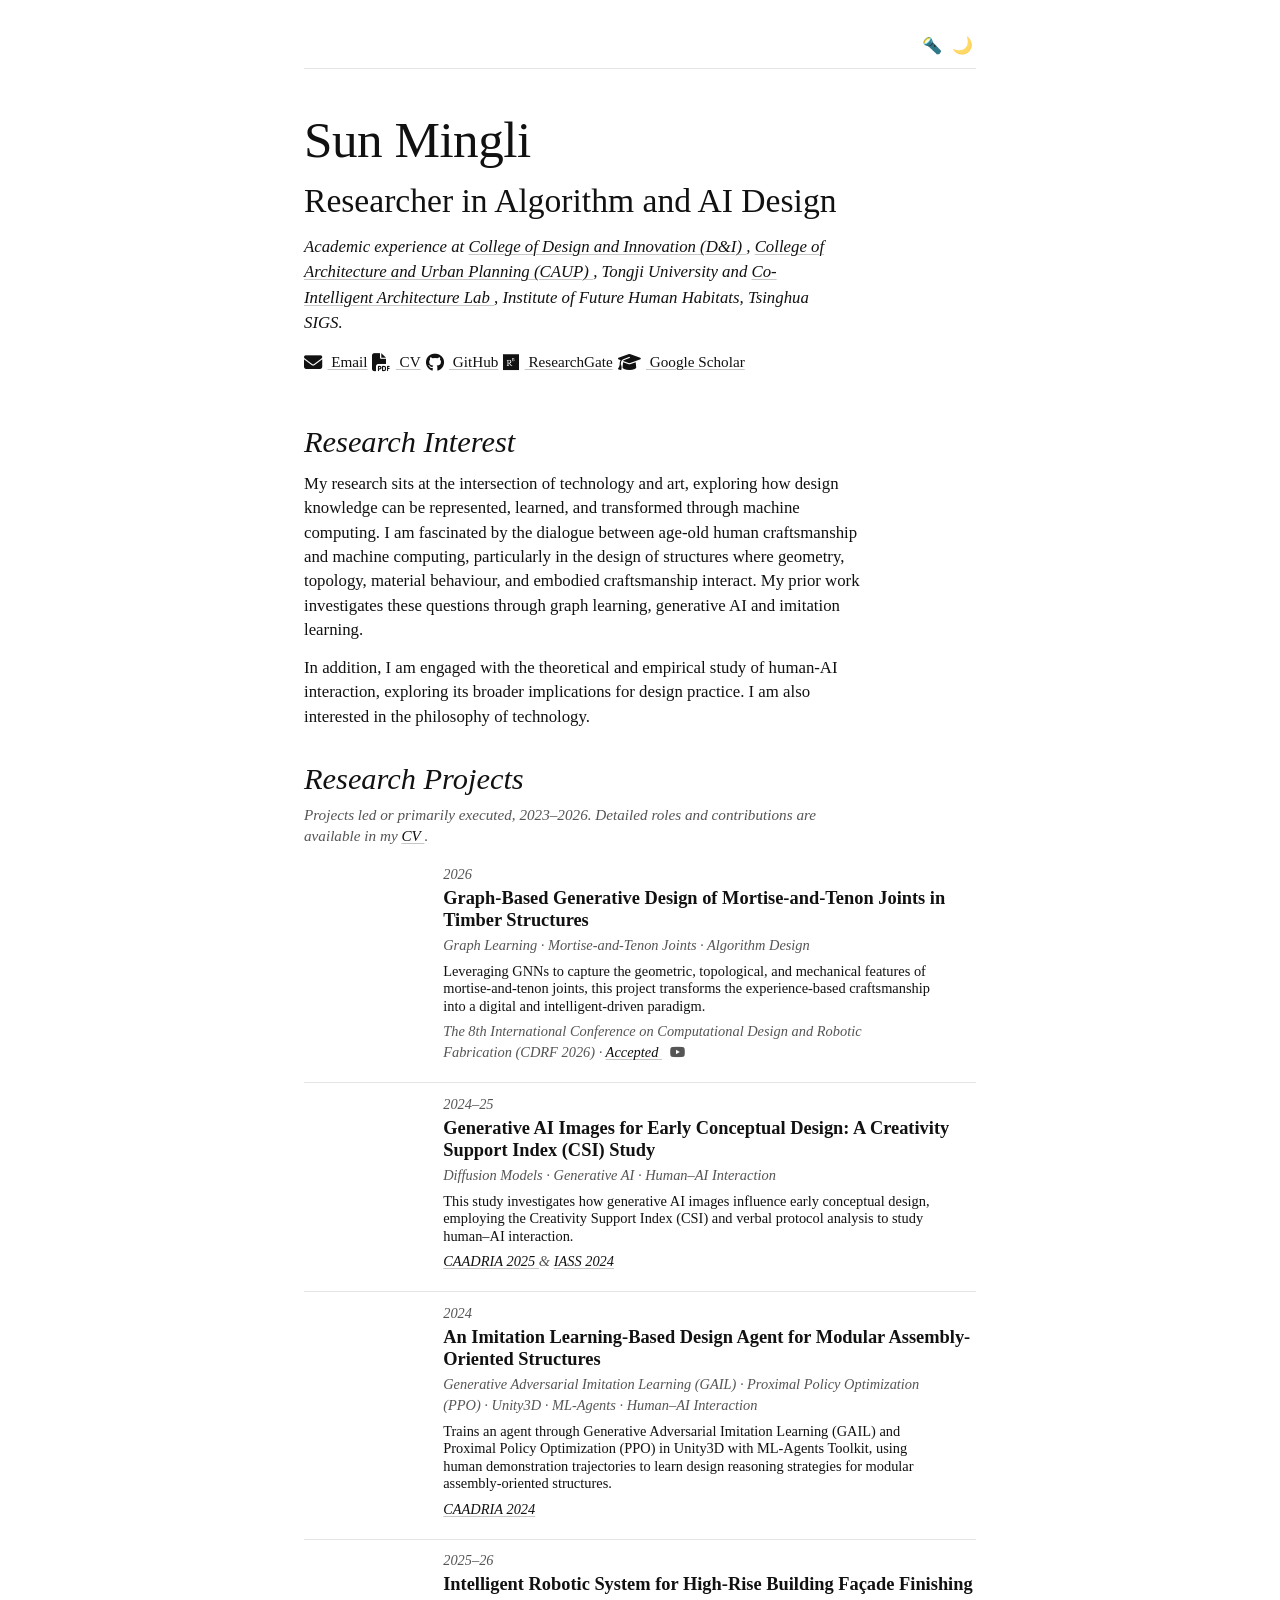
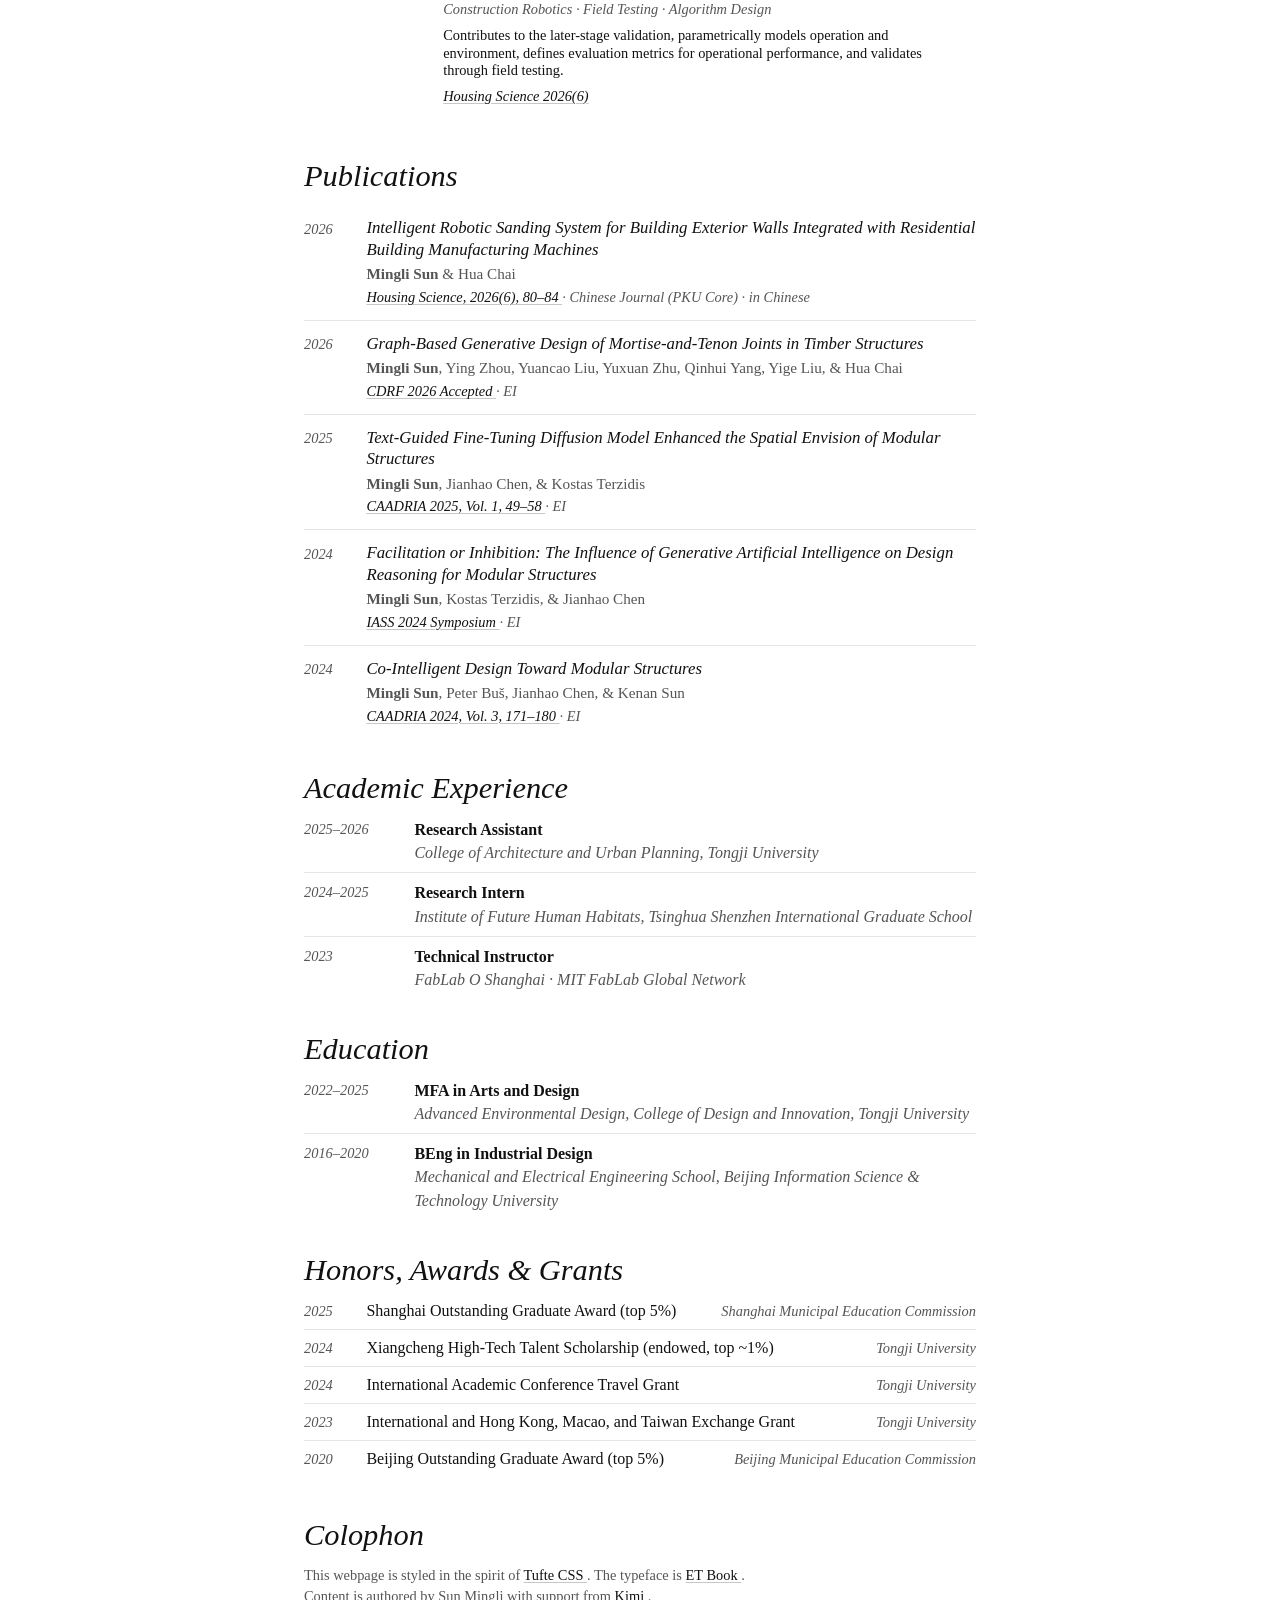
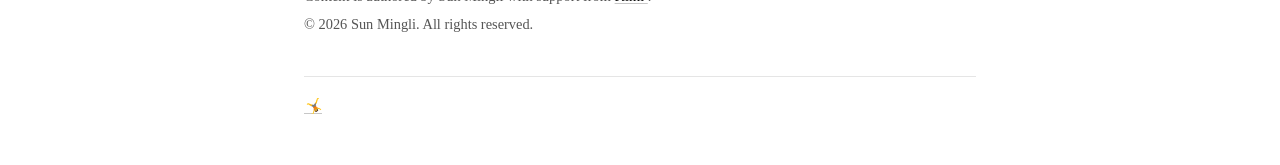
==== commit 984ad336: "Update index.html" ====
--- a/index.html
+++ b/index.html
@@ -1663,7 +1663,7 @@
       aria-label="Mingli's Gallery"
       title="Mingli's Gallery"
     >
-      <i class="fa-regular fa-moon"></i>
+      🌙
     </a>
 
   </header>
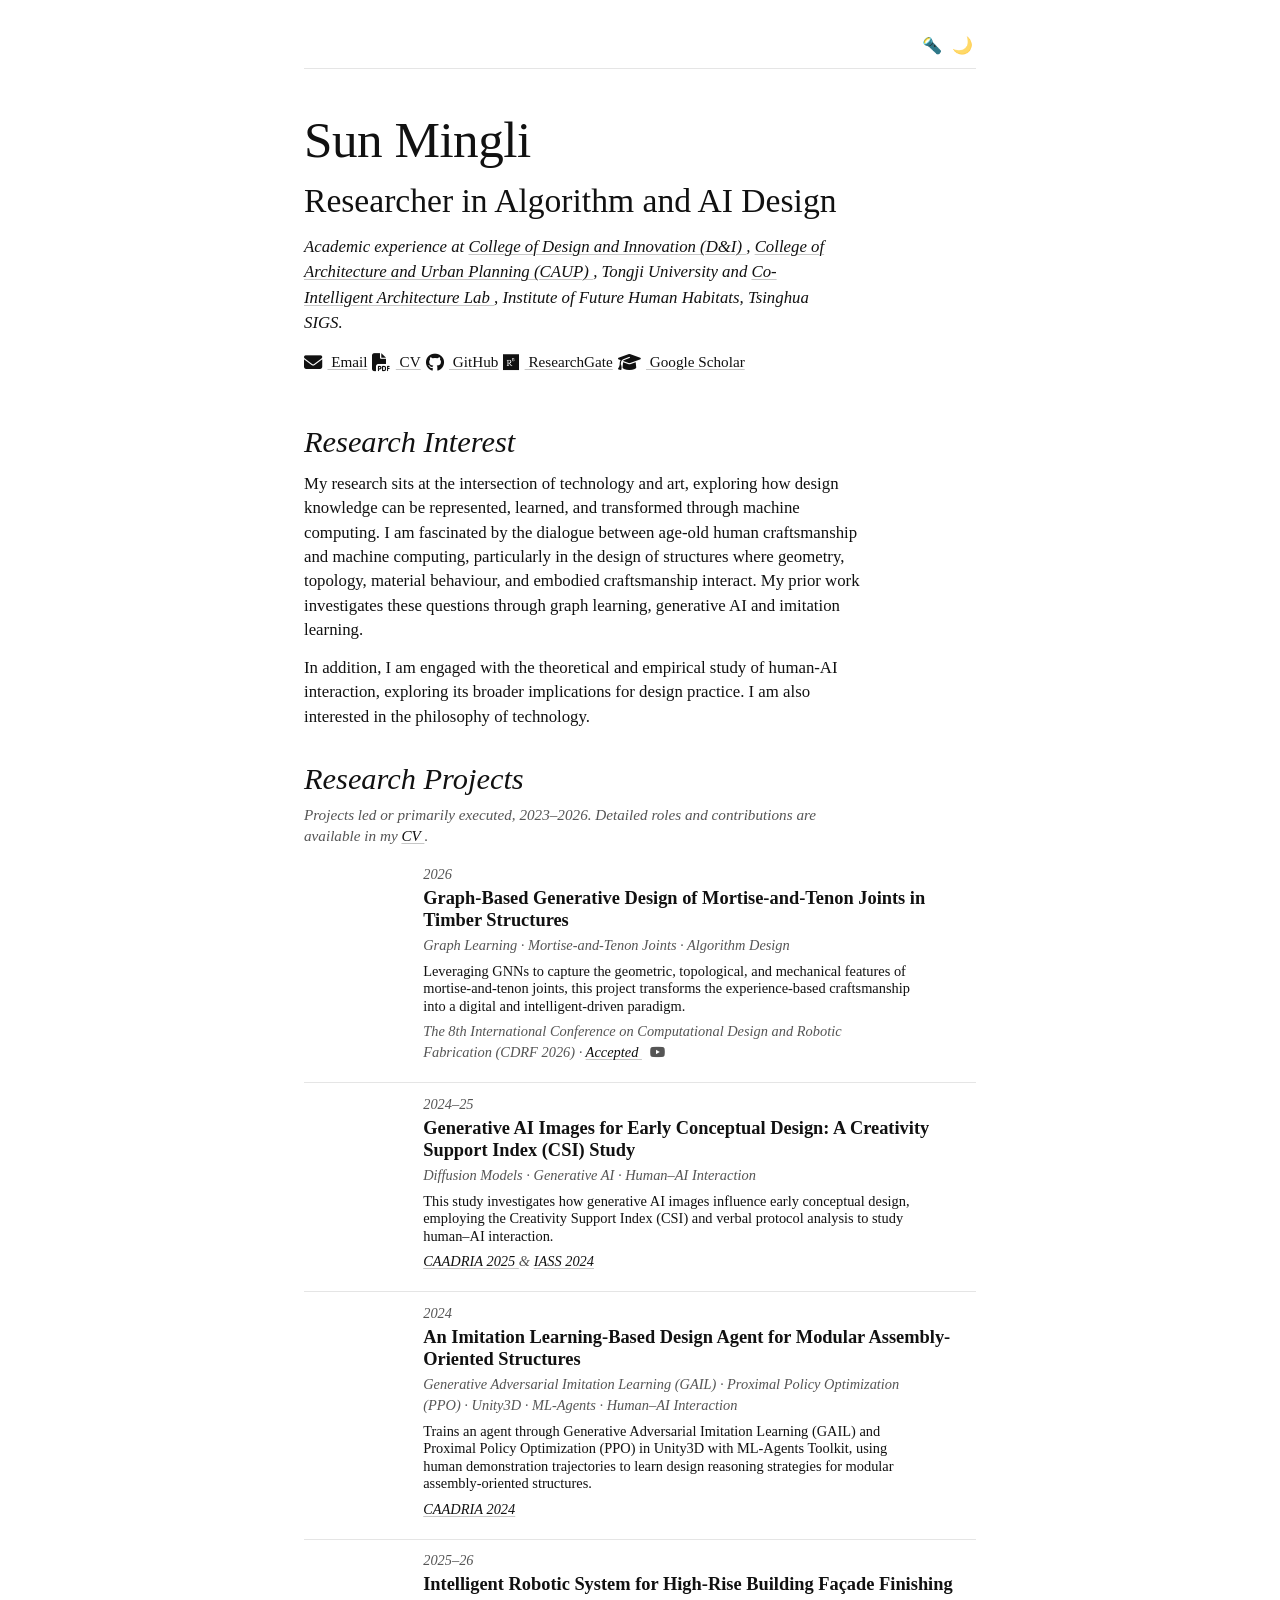
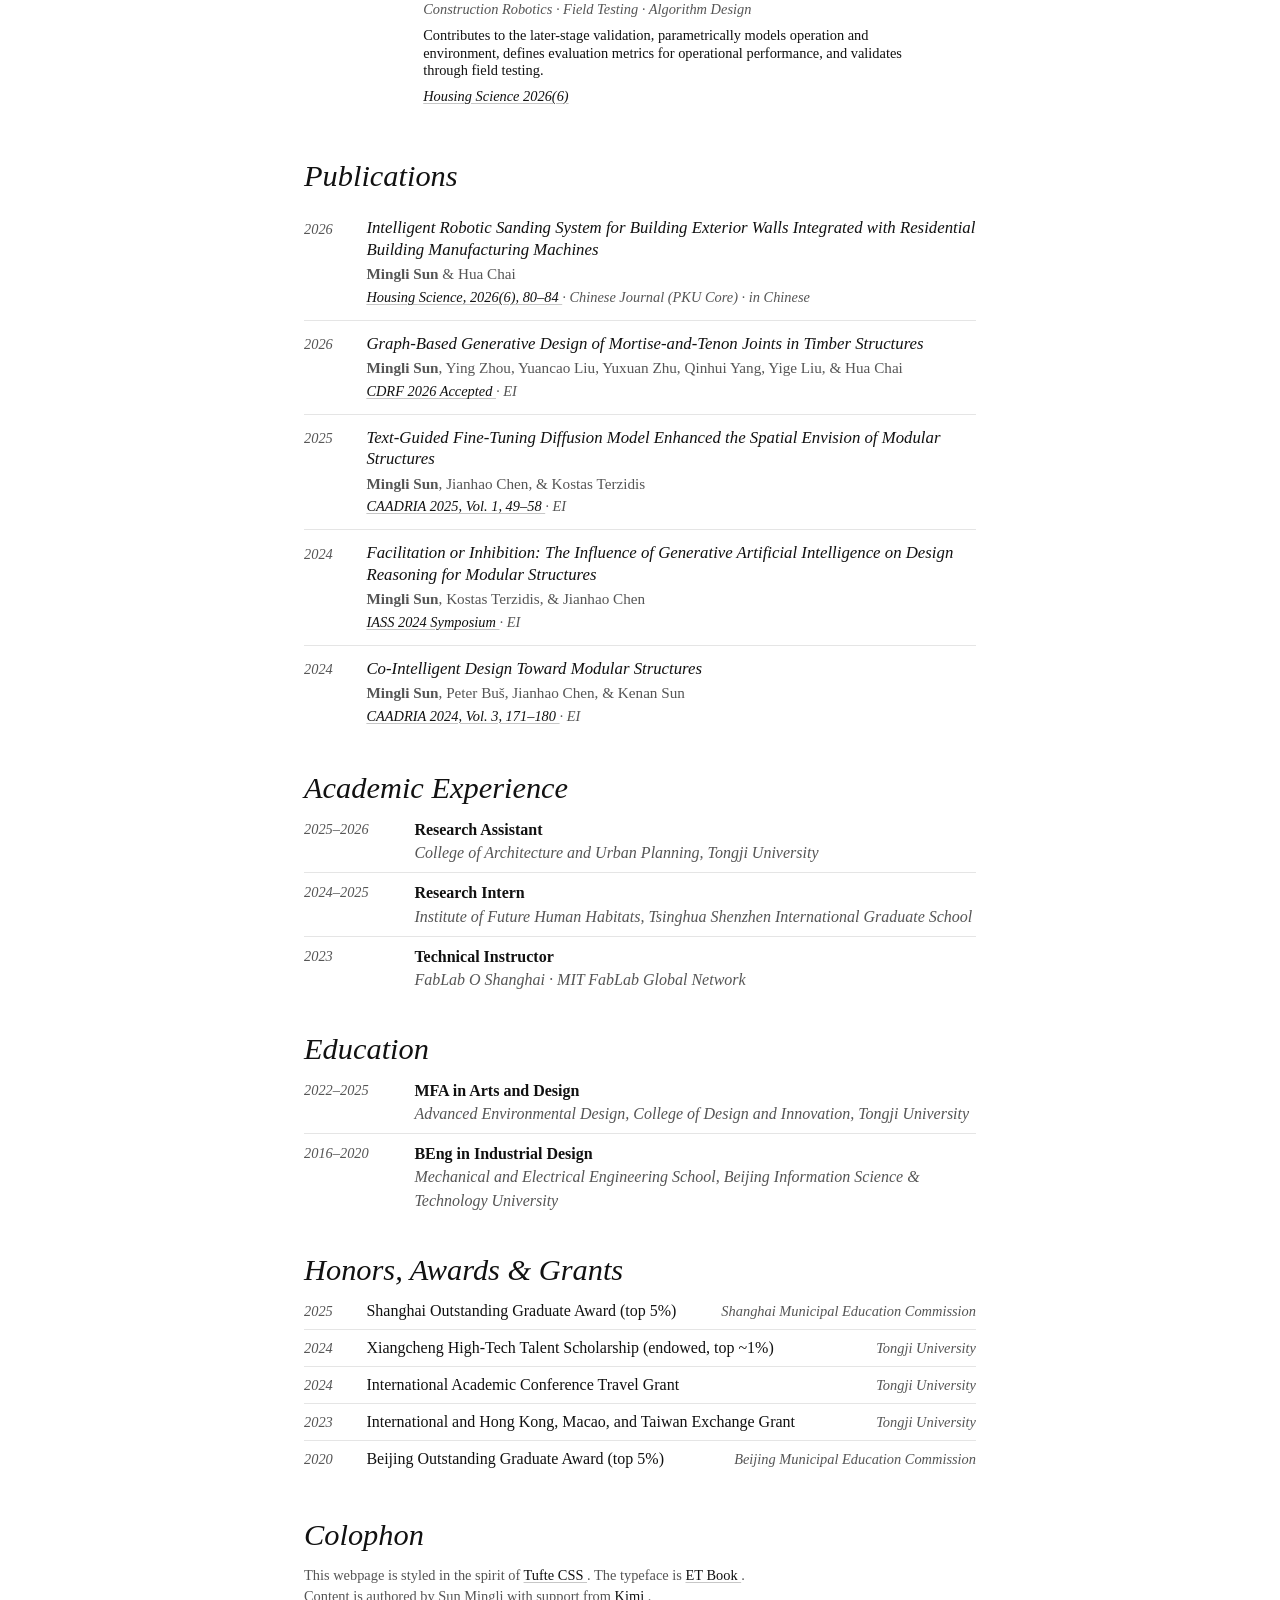
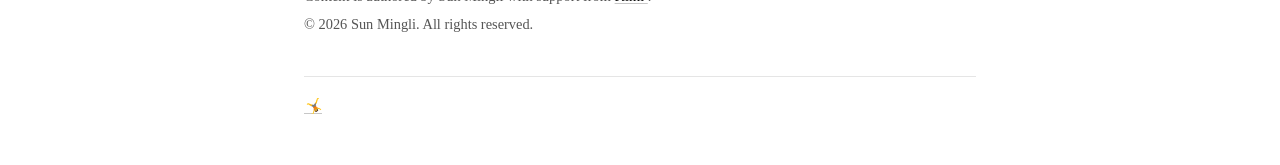
==== commit 712bb736: "Update index.html" ====
--- a/index.html
+++ b/index.html
@@ -732,7 +732,7 @@
       display: grid;
 
       grid-template-columns:
-        120px
+        100px
         minmax(0, 1fr);
 
       gap: 1.2rem;
@@ -748,9 +748,9 @@
 
     .research-video-media {
 
-      width: 120px;
-
-      height: 120px;
+      width: 100px;
+
+      height: 100px;
 
       aspect-ratio: 1 / 1;
 
